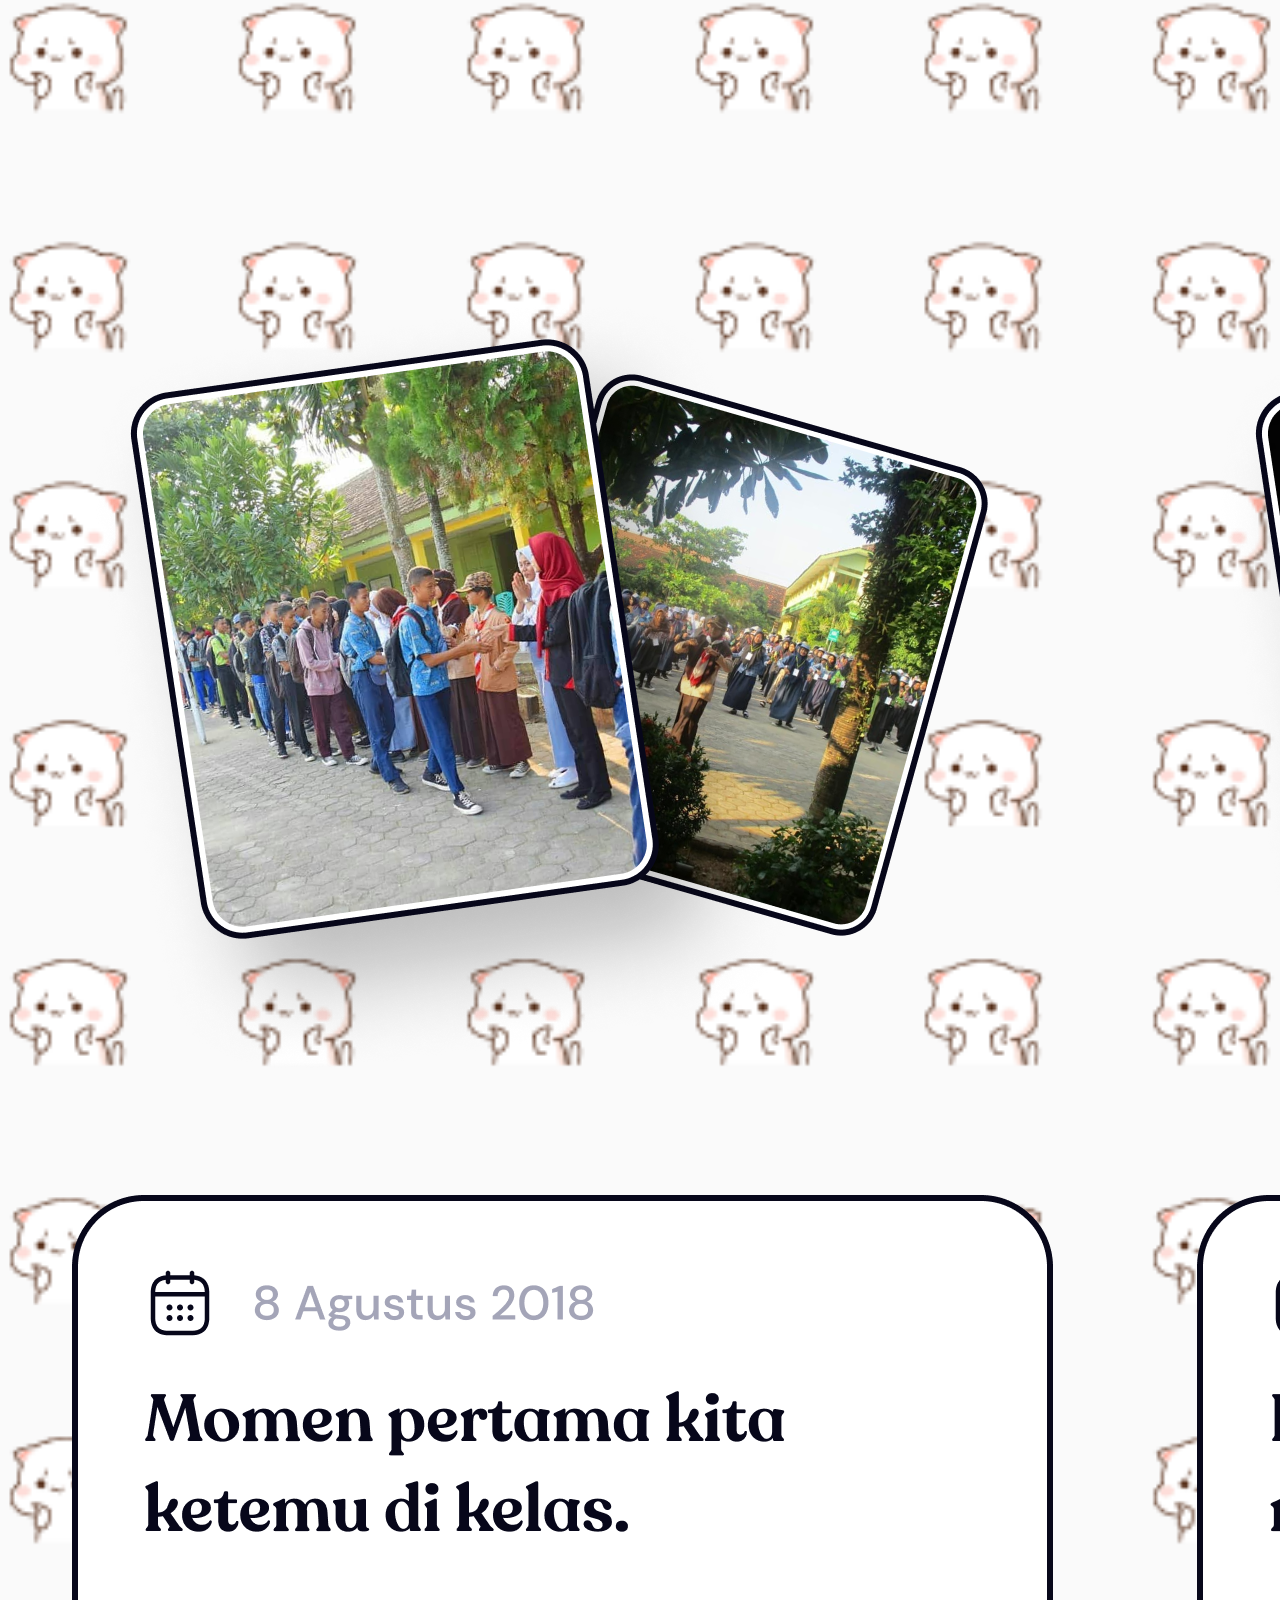
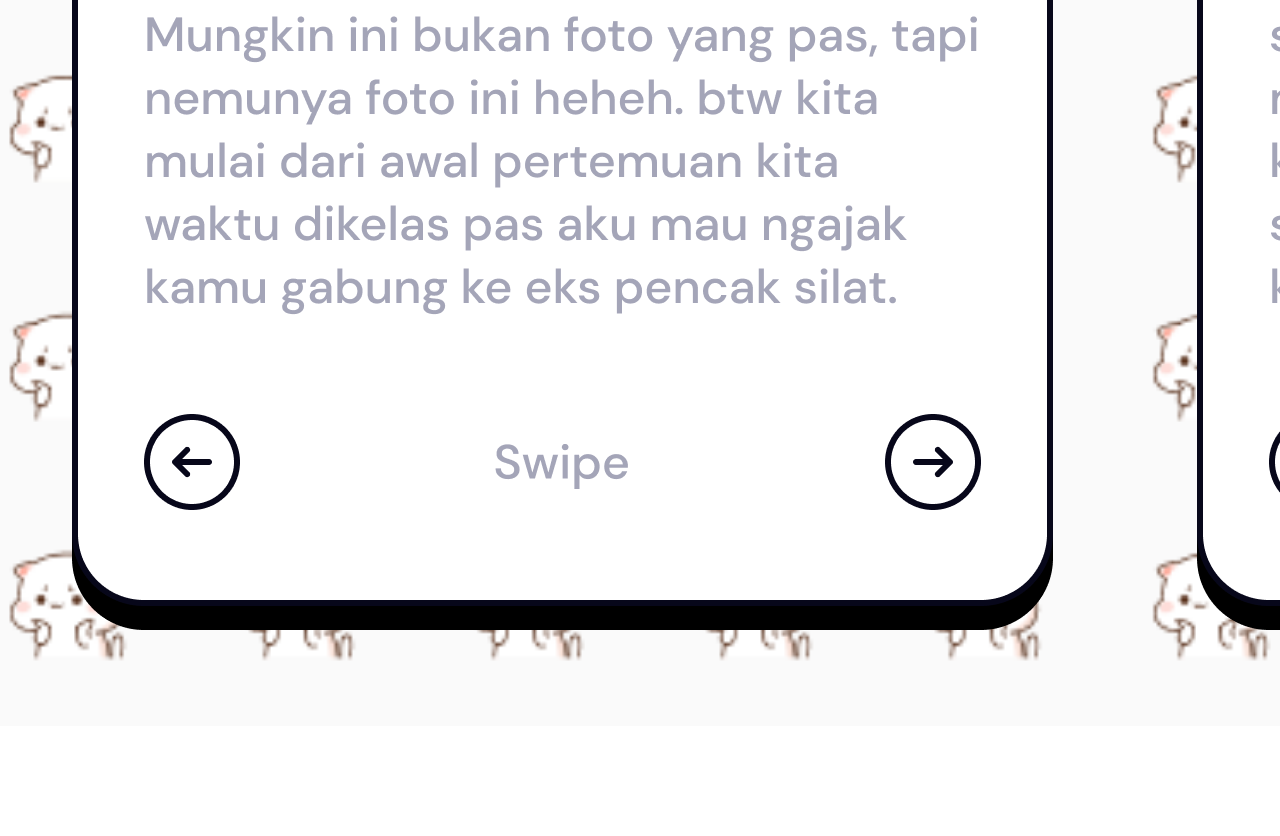
==== pages/slide-1.html @ c2ce0838 "First Commit" ====
<!DOCTYPE html>
<html lang="en">
  <head>
    <meta charset="UTF-8" />
    <meta http-equiv="X-UA-Compatible" content="IE=edge" />
    <meta name="viewport" content="width=device-width, initial-scale=1.0" />
    <link rel="stylesheet" href="/scss/index.css" />
    <link rel="stylesheet" href="/scss/slide.css" />
    <title>Selamat Ulang Tahun Ke 19 Tahun - Ani Reigiftina 🎉</title>
  </head>
  <body>
    <audio autoplay loop><source src="/assets/backsound.mp3"></audio>
     <div class="slider">
      <img class="img-slider" src="/assets/img/Slide-1.png" alt="">
      <img class="img-slider" src="/assets/img/Slide-2.png" alt="">
      <img class="img-slider" src="/assets/img/Slide-3.png" alt="">
      <img class="img-slider" src="/assets/img/Slide-4.png" alt="">
      <img class="img-slider" src="/assets/img/Slide-5.png" alt="">
      <img class="img-slider" src="/assets/img/Slide-6.png" alt="">
      <img class="img-slider" src="/assets/img/Slide-7.png" alt="">
      <img class="img-slider" src="/assets/img/Slide-8.png" alt="">
      <img class="img-slider" src="/assets/img/Slide-9.png" alt="">
      <img class="img-slider" src="/assets/img/Slide-10.png" alt="">
      <img class="img-slider" src="/assets/img/Slide-11.png" alt="">
      <img class="img-slider" src="/assets/img/Slide-12.png" alt="">
      <img class="img-slider" src="/assets/img/Slide-13.png" alt="">
      <video controls><source src="/assets/img/WhatsApp Video 2021-11-14 at 00.52.17.mp4"></video>
     </div>
     
  </body>
</html>
---- scss/index.css ----
@import url("https://fonts.googleapis.com/css2?family=DM+Sans&display=swap");
@font-face {
  font-family: 'Recoleta Alt';
  src: url("/assets/font/Recoleta-SemiBold.ttf");
  font-weight: 600;
  font-style: normal;
}

.container {
  margin: 24px;
  padding: 24px;
  background-color: #fff;
  border: 2px solid #07071a;
  border-radius: 24px;
  -webkit-box-shadow: 0px 8px 0px #07071a;
          box-shadow: 0px 8px 0px #07071a;
}

.container .text-container {
  display: -ms-grid;
  display: grid;
  gap: 16px;
}

h1 {
  margin: 0;
  font-family: 'Recoleta Alt';
  font-size: 22px;
  font-weight: 600;
  text-decoration: none;
}

p {
  margin: 0;
  font-family: 'DM Sans', sans-serif;
  font-size: 16px;
  font-weight: 500;
  text-decoration: none;
}

body {
  margin: 0;
  padding: 0;
  background-size: cover;
  height: 100vh;
}

.btn {
  margin: 0;
  font-family: 'DM Sans', sans-serif;
  font-size: 16px;
  font-weight: 500;
  text-decoration: none;
  padding: 16px;
  text-align: center;
}

.btn-primary {
  background-color: #07071a;
  color: #fff;
  border-radius: 12px;
}

.btn-secondary {
  border: 2px solid #07071a;
  color: #07071a;
  border-radius: 12px;
}

body {
  background-image: url("/assets/img/bg.gif");
}

.content {
  margin: auto;
  position: relative;
}

.content .img-header {
  width: 180px;
  position: absolute;
  top: 140px;
  left: 50%;
  -webkit-transform: translateX(-50%);
          transform: translateX(-50%);
  z-index: 5;
}

.content .container {
  position: absolute;
  padding-top: 110px;
  display: -ms-grid;
  display: grid;
  gap: 48px;
  top: 200px;
}

.content .container .text-container h1 {
  text-align: center;
}

.content .container .text-container p {
  text-align: center;
  color: #a4a5b8;
}
/*# sourceMappingURL=index.css.map */
---- scss/slide.css ----
@import url("https://fonts.googleapis.com/css2?family=DM+Sans&display=swap");
@font-face {
  font-family: 'Recoleta Alt';
  src: url("/assets/font/Recoleta-SemiBold.ttf");
  font-weight: 600;
  font-style: normal;
}

.container {
  margin: 24px;
  padding: 24px;
  background-color: #fff;
  border: 2px solid #07071a;
  border-radius: 24px;
  -webkit-box-shadow: 0px 8px 0px #07071a;
          box-shadow: 0px 8px 0px #07071a;
}

.container .text-container {
  display: -ms-grid;
  display: grid;
  gap: 16px;
}

h1 {
  margin: 0;
  font-family: 'Recoleta Alt';
  font-size: 22px;
  font-weight: 600;
  text-decoration: none;
}

p {
  margin: 0;
  font-family: 'DM Sans', sans-serif;
  font-size: 16px;
  font-weight: 500;
  text-decoration: none;
}

body {
  margin: 0;
  padding: 0;
  background-size: cover;
  height: 100vh;
}

.btn {
  margin: 0;
  font-family: 'DM Sans', sans-serif;
  font-size: 16px;
  font-weight: 500;
  text-decoration: none;
  padding: 16px;
  text-align: center;
}

.btn-primary {
  background-color: #07071a;
  color: #fff;
  border-radius: 12px;
}

.btn-primary:focus {
  background-color: #07071a;
}

.btn-secondary {
  background: none;
  border: 2px solid #07071a;
  color: #07071a;
  border-radius: 12px;
}

.btn-secondary:hover {
  background: #07071a;
}

body {
  background-image: url("/assets/img/bg.gif");
}

.slider {
  margin-top: -110px;
  display: -webkit-box;
  display: -ms-flexbox;
  display: flex;
  overflow: scroll;
}

.img-slider {
  width: 100%;
}

video {
  margin: 40px;
}
/*# sourceMappingURL=slide.css.map */
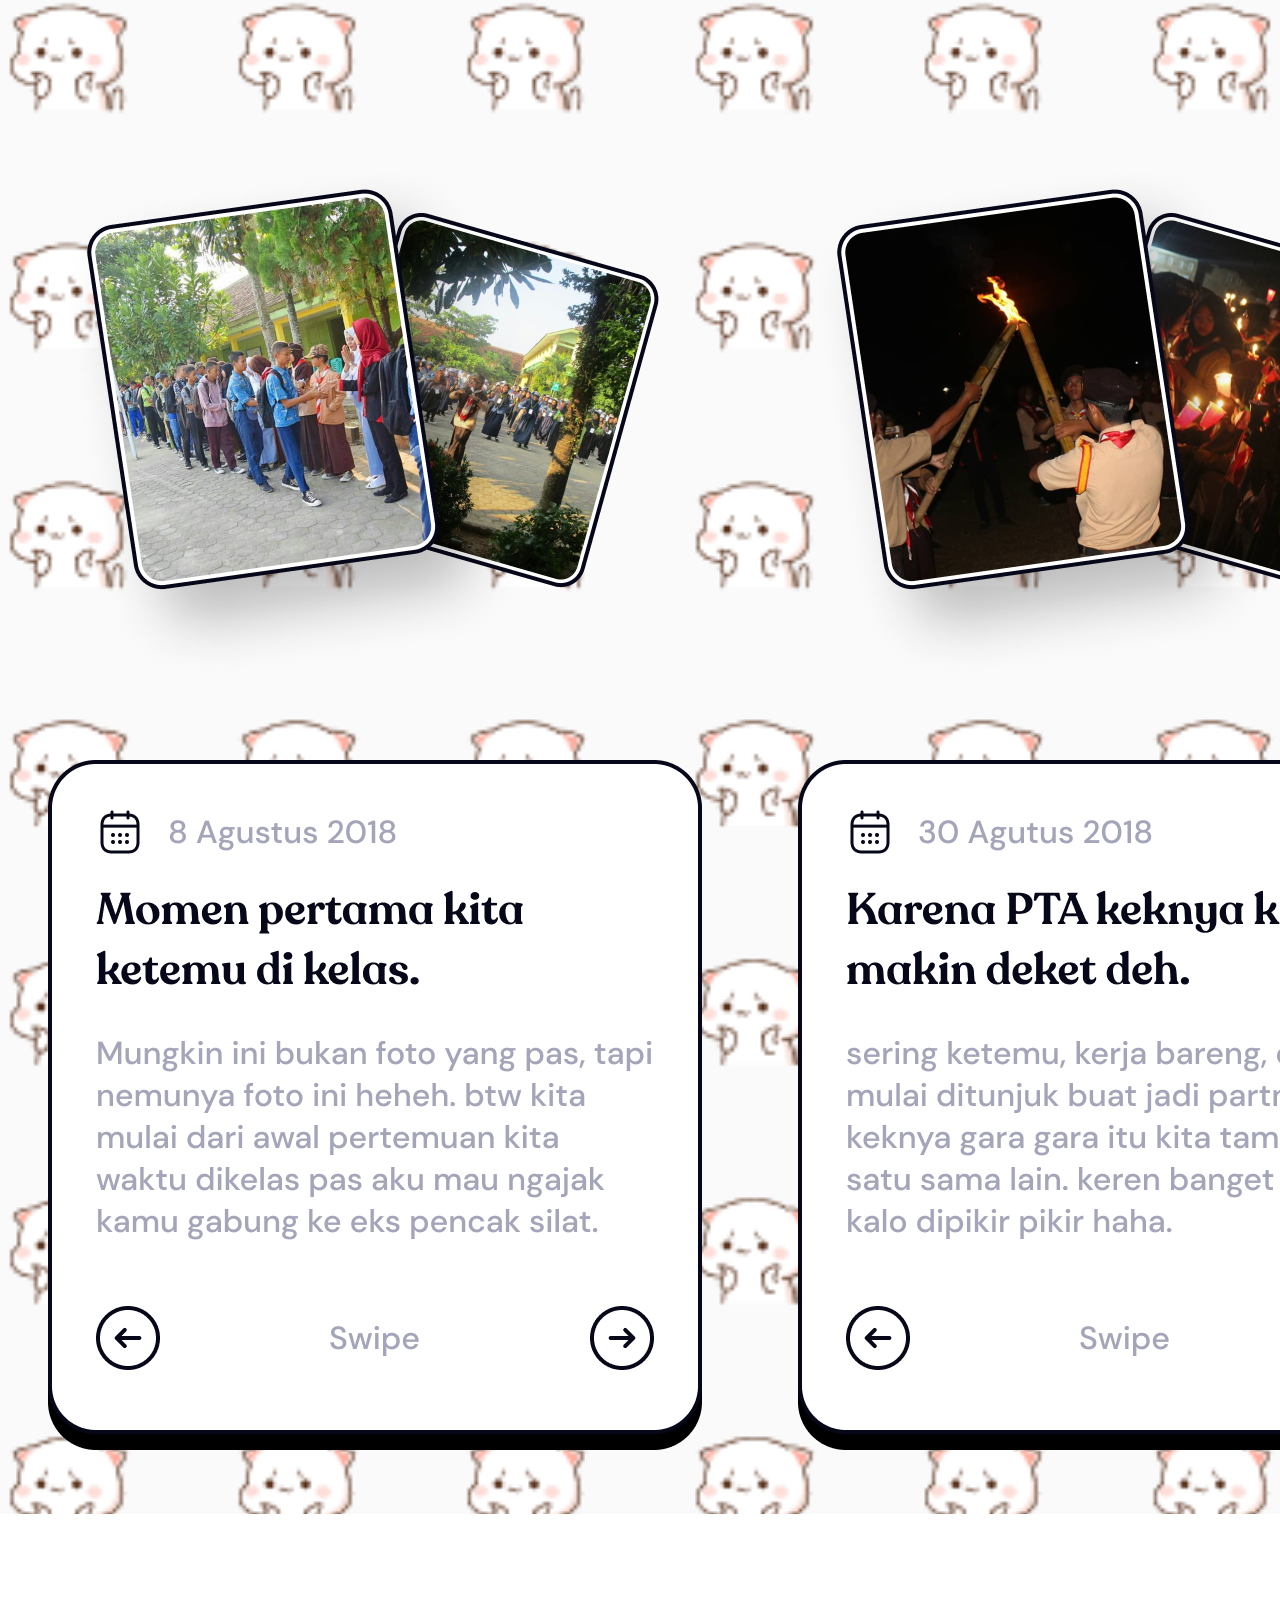
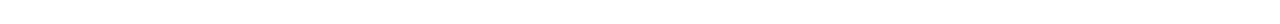
==== commit c0d3dead: "Changes img-9" ====
--- a/pages/slide-1.html
+++ b/pages/slide-1.html
@@ -19,11 +19,12 @@
       <img class="img-slider" src="/assets/img/Slide-6.png" alt="">
       <img class="img-slider" src="/assets/img/Slide-7.png" alt="">
       <img class="img-slider" src="/assets/img/Slide-8.png" alt="">
-      <img class="img-slider" src="/assets/img/Slide-9.png" alt="">
       <img class="img-slider" src="/assets/img/Slide-10.png" alt="">
       <img class="img-slider" src="/assets/img/Slide-11.png" alt="">
       <img class="img-slider" src="/assets/img/Slide-12.png" alt="">
       <img class="img-slider" src="/assets/img/Slide-13.png" alt="">
+      <img class="img-slider" src="/assets/img/Slide-14.png" alt="">
+      <img class="img-slider" src="/assets/img/Slide-15.png" alt="">
       <video controls><source src="/assets/img/WhatsApp Video 2021-11-14 at 00.52.17.mp4"></video>
      </div>
      
